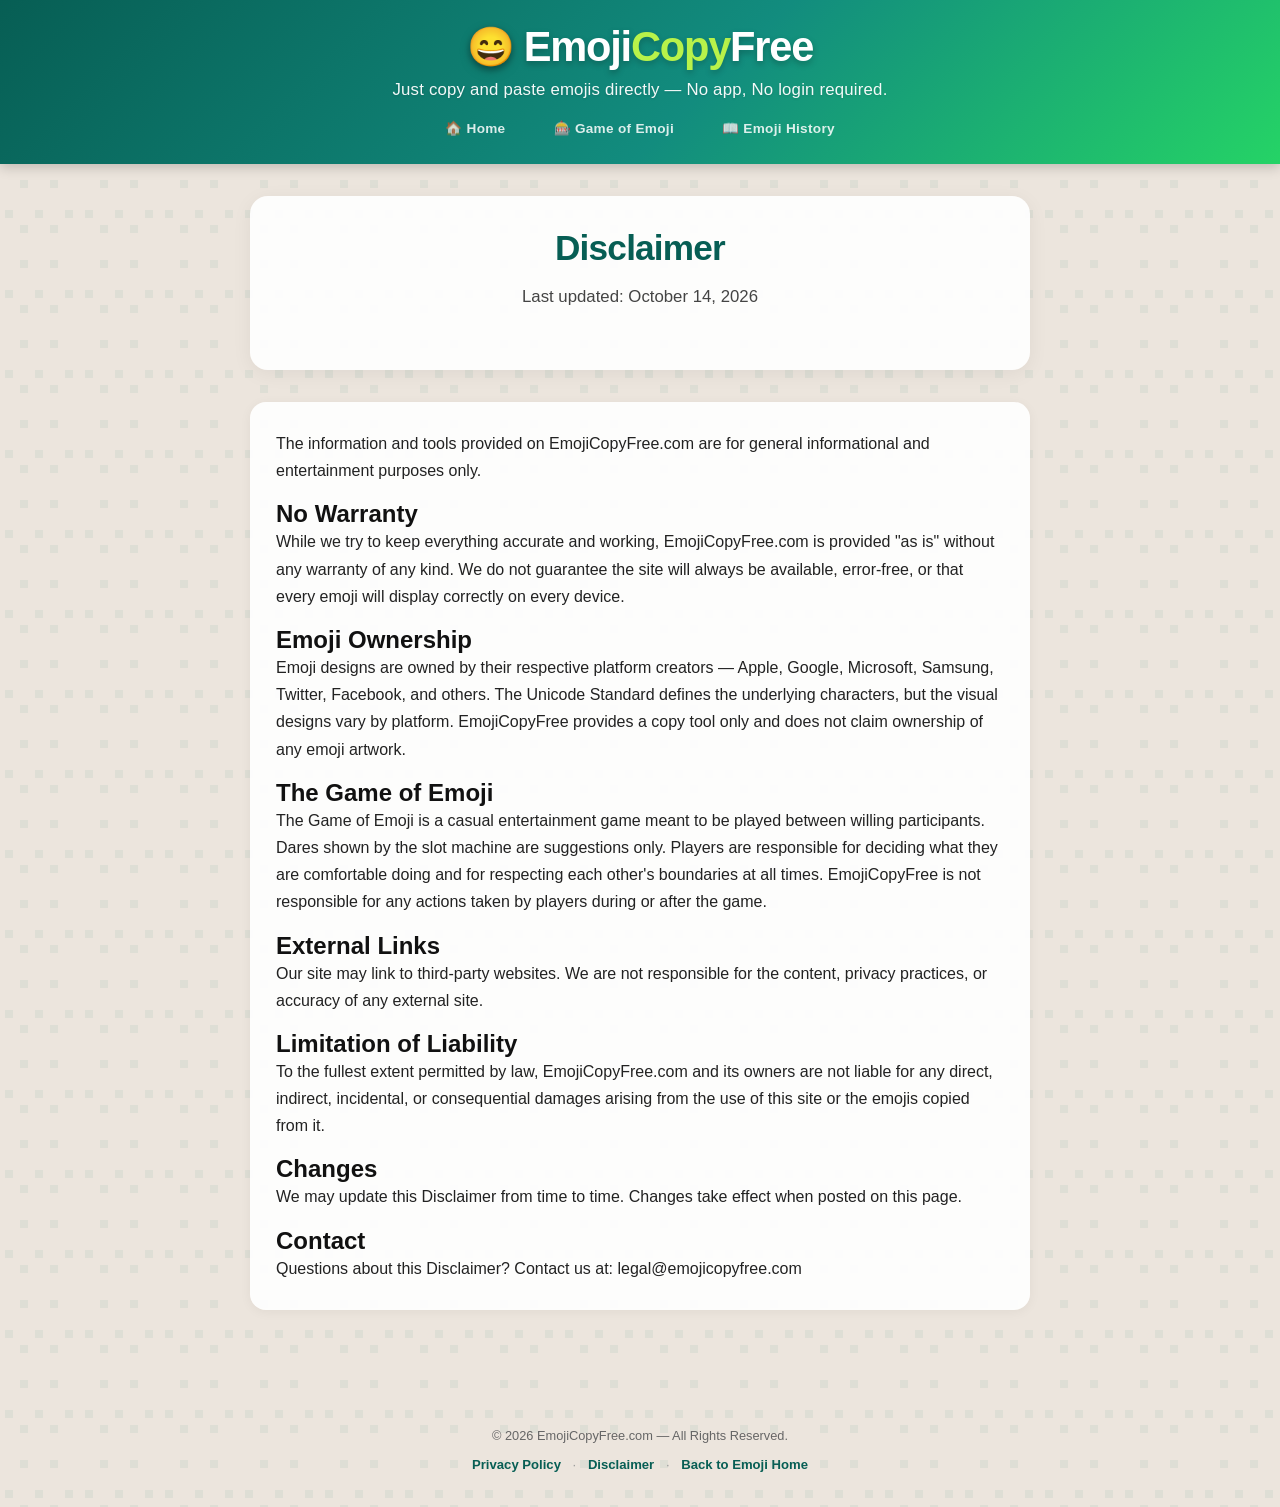
==== disclaimer.html @ e8545a21 "Create disclaimer.html" ====
<!DOCTYPE html>
<html lang="en">
<head>
  <meta charset="UTF-8">
  <meta name="viewport" content="width=device-width, initial-scale=1.0">
  <title>Disclaimer — EmojiCopyFree</title>
  <meta name="description" content="Disclaimer for EmojiCopyFree.com. Terms of use, liability limits, and content notice.">
  <meta name="robots" content="index, follow">
  <link rel="canonical" href="https://www.emojicopyfree.com/disclaimer.html">
  <link rel="icon" href="data:image/svg+xml,<svg xmlns=%22http://www.w3.org/2000/svg%22 viewBox=%220 0 100 100%22><text y=%22.9em%22 font-size=%2290%22>😄</text></svg>">
  <link rel="stylesheet" href="style.css">
</head>
<body>

  <header>
    <h1 class="logo">
      <a href="/" class="logo-link">
        <span class="logo-icon">😄</span>
        <span class="logo-text">Emoji<span class="accent">Copy</span>Free</span>
      </a>
    </h1>
    <p class="tagline">Just copy and paste emojis directly — No app, No login required.</p>
    <nav class="site-nav">
      <a href="/" class="nav-link">🏠 Home</a>
      <a href="/game.html" class="nav-link">🎰 Game of Emoji</a>
      <a href="/history.html" class="nav-link">📖 Emoji History</a>
    </nav>
  </header>

  <main class="article-page">
    <section class="article-hero">
      <h1 class="article-title">Disclaimer</h1>
      <p class="article-subtitle">Last updated: October 14, 2026</p>
    </section>

    <section class="article-intro">
      <p>The information and tools provided on EmojiCopyFree.com are for general informational and entertainment purposes only.</p>

      <h2>No Warranty</h2>
      <p>While we try to keep everything accurate and working, EmojiCopyFree.com is provided "as is" without any warranty of any kind. We do not guarantee the site will always be available, error-free, or that every emoji will display correctly on every device.</p>

      <h2>Emoji Ownership</h2>
      <p>Emoji designs are owned by their respective platform creators — Apple, Google, Microsoft, Samsung, Twitter, Facebook, and others. The Unicode Standard defines the underlying characters, but the visual designs vary by platform. EmojiCopyFree provides a copy tool only and does not claim ownership of any emoji artwork.</p>

      <h2>The Game of Emoji</h2>
      <p>The Game of Emoji is a casual entertainment game meant to be played between willing participants. Dares shown by the slot machine are suggestions only. Players are responsible for deciding what they are comfortable doing and for respecting each other's boundaries at all times. EmojiCopyFree is not responsible for any actions taken by players during or after the game.</p>

      <h2>External Links</h2>
      <p>Our site may link to third-party websites. We are not responsible for the content, privacy practices, or accuracy of any external site.</p>

      <h2>Limitation of Liability</h2>
      <p>To the fullest extent permitted by law, EmojiCopyFree.com and its owners are not liable for any direct, indirect, incidental, or consequential damages arising from the use of this site or the emojis copied from it.</p>

      <h2>Changes</h2>
      <p>We may update this Disclaimer from time to time. Changes take effect when posted on this page.</p>

      <h2>Contact</h2>
      <p>Questions about this Disclaimer? Contact us at: legal@emojicopyfree.com</p>
    </section>
  </main>

  <footer class="site-footer">
    <p>© 2026 EmojiCopyFree.com — All Rights Reserved.</p>
    <p class="footer-links">
      <a href="/privacy.html">Privacy Policy</a>
      <span class="footer-sep">·</span>
      <a href="/disclaimer.html">Disclaimer</a>
      <span class="footer-sep">·</span>
      <a href="/">Back to Emoji Home</a>
    </p>
  </footer>

</body>
</html>
---- style.css ----
/* WhatsApp signature green palette */
:root {
  --wa-green: #25D366;
  --wa-dark: #075E54;
  --wa-mid: #128C7E;
  --wa-light: #DCF8C6;
  --accent-lime: #b8f24a;
  --bg-tile: #ECE5DD;
}

* {
  box-sizing: border-box;
  margin: 0;
  padding: 0;
}

body {
  font-family: -apple-system, BlinkMacSystemFont, 'Segoe UI', Roboto, sans-serif;
  /* WhatsApp doodle background - subtle repeating pattern */
  background-color: var(--bg-tile);
  background-image: url("data:image/svg+xml,%3Csvg xmlns='http://www.w3.org/2000/svg' width='80' height='80' viewBox='0 0 80 80'%3E%3Cg fill='%23075E54' fill-opacity='0.06'%3E%3Cpath d='M20 20h8v8h-8zM50 20h8v8h-8zM35 50h8v8h-8zM5 50h8v8h-8zM65 50h8v8h-8zM50 65h8v8h-8zM20 65h8v8h-8z'/%3E%3C/g%3E%3C/svg%3E");
  min-height: 100vh;
  color: #111;
}

/* ===== Header / Logo Banner ===== */
header {
  background: linear-gradient(135deg, #075E54 0%, #128C7E 55%, #25D366 100%);
  color: white;
  padding: 26px 20px 22px;
  position: sticky;
  top: 0;
  z-index: 100;
  text-align: center;
  box-shadow: 0 3px 12px rgba(0,0,0,0.2);
}

.logo {
  display: inline-flex;
  align-items: center;
  justify-content: center;
  gap: 10px;
  font-size: 2.6rem;
  font-weight: 900;
  letter-spacing: -1.2px;
  line-height: 1;
  text-shadow: 0 3px 6px rgba(0,0,0,0.25);
}

.logo-icon {
  font-size: 2.4rem;
  filter: drop-shadow(0 3px 5px rgba(0,0,0,0.25));
}

.logo-text {
  color: #ffffff;
}

.logo-text .accent {
  color: var(--accent-lime);
  text-shadow: 0 3px 6px rgba(0,0,0,0.2);
}

.tagline {
  font-size: 1.05rem;
  font-weight: 500;
  opacity: 0.95;
  margin-top: 12px;
  letter-spacing: 0.2px;
  text-shadow: 0 1px 3px rgba(0,0,0,0.15);
}

.tagline-platforms {
  font-size: 0.8rem;
  font-weight: 400;
  opacity: 0.85;
  margin-top: 6px;
  letter-spacing: 0.2px;
}

/* ===== Search ===== */
.search-container {
  padding: 14px 16px;
  background: white;
  box-shadow: 0 1px 3px rgba(0,0,0,0.05);
}

.search-container input {
  width: 100%;
  max-width: 900px;
  display: block;
  margin: 0 auto;
  padding: 12px 18px;
  border: 1px solid #ddd;
  border-radius: 24px;
  font-size: 1rem;
  outline: none;
  transition: border-color 0.2s;
}

.search-container input:focus {
  border-color: var(--wa-green);
  box-shadow: 0 0 0 3px rgba(37, 211, 102, 0.15);
}

/* ===== Category Tabs ===== */
.categories {
  display: flex;
  overflow-x: auto;
  gap: 8px;
  padding: 12px 16px;
  background: white;
  border-bottom: 1px solid #eee;
  scrollbar-width: none;
  justify-content: flex-start;
}

.categories::-webkit-scrollbar {
  display: none;
}

.category-btn {
  flex-shrink: 0;
  padding: 8px 16px;
  border: none;
  border-radius: 20px;
  background: #f0f0f0;
  font-size: 0.875rem;
  font-weight: 500;
  cursor: pointer;
  transition: all 0.2s;
  color: #333;
}

.category-btn:hover {
  background: #e2e2e2;
}

.category-btn.active {
  background: var(--wa-green);
  color: white;
  box-shadow: 0 2px 6px rgba(37, 211, 102, 0.35);
}

/* ===== Emoji Grid (container) ===== */
.emoji-grid {
  display: block;
  padding: 16px;
  max-width: 900px;
  margin: 0 auto;
}

/* ===== Category Sections in "All" view ===== */
.category-section {
  margin-bottom: 24px;
}

.category-heading {
  font-size: 1rem;
  font-weight: 700;
  color: var(--wa-dark);
  padding: 16px 4px 10px;
  border-bottom: 2px solid rgba(37, 211, 102, 0.35);
  margin-bottom: 12px;
  text-transform: uppercase;
  letter-spacing: 0.6px;
}

.emoji-row {
  display: grid;
  grid-template-columns: repeat(auto-fill, minmax(68px, 1fr));
  gap: 8px;
}

/* ===== Emoji Buttons ===== */
.emoji-btn {
  position: relative;
  overflow: visible;
  aspect-ratio: 1;
  display: flex;
  align-items: center;
  justify-content: center;
  font-size: 2.75rem;
  line-height: 1;
  background: white;
  border: none;
  border-radius: 12px;
  cursor: pointer;
  transition: transform 0.1s, box-shadow 0.1s;
  box-shadow: 0 1px 2px rgba(0,0,0,0.08);
  padding: 0;
}

.emoji-btn:hover {
  transform: scale(1.12);
  box-shadow: 0 4px 14px rgba(0,0,0,0.18);
}

.emoji-btn:active {
  transform: scale(0.94);
}

/* ===== Copy bubble (appears above the clicked emoji) ===== */
.copy-bubble {
  position: absolute;
  bottom: calc(100% + 8px);
  left: 50%;
  transform: translateX(-50%) translateY(6px);
  background: #075E54;
  color: white;
  font-size: 0.75rem;
  font-weight: 600;
  padding: 5px 10px;
  border-radius: 8px;
  white-space: nowrap;
  opacity: 0;
  pointer-events: none;
  transition: opacity 0.18s ease, transform 0.18s ease;
  z-index: 50;
  box-shadow: 0 4px 10px rgba(0,0,0,0.25);
}

.copy-bubble::after {
  content: "";
  position: absolute;
  top: 100%;
  left: 50%;
  transform: translateX(-50%);
  border: 5px solid transparent;
  border-top-color: #075E54;
}

.copy-bubble.show {
  opacity: 1;
  transform: translateX(-50%) translateY(0);
}

/* ===== SEO Content Section ===== */
.seo-content {
  max-width: 900px;
  margin: 32px auto 0;
  padding: 28px 22px;
  background: rgba(255, 255, 255, 0.92);
  border-radius: 14px;
  box-shadow: 0 2px 10px rgba(0,0,0,0.06);
  color: #222;
  line-height: 1.6;
}

.seo-content h2 {
  font-size: 1.15rem;
  font-weight: 700;
  color: var(--wa-dark);
  margin-top: 22px;
  margin-bottom: 10px;
  letter-spacing: -0.2px;
}

.seo-content h2:first-child {
  margin-top: 0;
}

.seo-content h3 {
  font-size: 1rem;
  font-weight: 600;
  color: #075E54;
  margin-top: 16px;
  margin-bottom: 6px;
}

.seo-content p,
.seo-content li {
  font-size: 0.95rem;
  color: #333;
  margin-bottom: 10px;
}

.seo-content ol {
  padding-left: 22px;
  margin-bottom: 10px;
}

.seo-content strong {
  color: #075E54;
}

/* ===== Footer ===== */
.site-footer {
  text-align: center;
  padding: 24px 16px 32px;
  font-size: 0.8rem;
  color: #666;
  max-width: 900px;
  margin: 0 auto;
  line-height: 1.5;
}

/* ===== Responsive ===== */
@media (max-width: 480px) {
  .logo {
    font-size: 1.75rem;
    gap: 6px;
    letter-spacing: -0.6px;
  }

  .logo-icon {
    font-size: 1.6rem;
  }

  .tagline {
    font-size: 0.9rem;
    margin-top: 8px;
  }

  .tagline-platforms {
    font-size: 0.72rem;
  }

  .emoji-grid {
    padding: 12px;
  }

  .emoji-row {
    grid-template-columns: repeat(auto-fill, minmax(58px, 1fr));
    gap: 6px;
  }

  .emoji-btn {
    font-size: 2.25rem;
    border-radius: 10px;
  }

  .seo-content {
    padding: 20px 16px;
    margin-top: 24px;
    border-radius: 10px;
  }

  .seo-content h2 {
    font-size: 1.05rem;
  }

  .seo-content p,
  .seo-content li {
    font-size: 0.9rem;
  }
}

/* ===== Usage Panel (appears when an emoji is clicked) ===== */
.usage-panel {
  position: fixed;
  bottom: 20px;
  left: 50%;
  transform: translateX(-50%) translateY(120%);
  width: calc(100% - 32px);
  max-width: 640px;
  background: white;
  border-radius: 16px;
  box-shadow: 0 8px 32px rgba(0,0,0,0.22);
  padding: 18px 20px;
  display: flex;
  align-items: center;
  gap: 16px;
  opacity: 0;
  transition: opacity 0.3s ease, transform 0.3s ease;
  z-index: 200;
}

.usage-panel.show {
  opacity: 1;
  transform: translateX(-50%) translateY(0);
}

.usage-panel-emoji {
  font-size: 2.5rem;
  line-height: 1;
  flex-shrink: 0;
}

.usage-panel-body {
  flex: 1;
  min-width: 0;
}

.usage-panel-name {
  font-size: 0.95rem;
  font-weight: 700;
  color: #075E54;
  margin-bottom: 4px;
  text-transform: capitalize;
}

.usage-panel-text {
  font-size: 0.85rem;
  color: #444;
  line-height: 1.45;
}

.usage-panel-close {
  background: none;
  border: none;
  font-size: 1.5rem;
  color: #999;
  cursor: pointer;
  padding: 0 4px;
  line-height: 1;
  flex-shrink: 0;
  transition: color 0.2s;
}

.usage-panel-close:hover {
  color: #075E54;
}

@media (max-width: 480px) {
  .usage-panel {
    padding: 14px 16px;
    gap: 12px;
    border-radius: 12px;
    bottom: 12px;
  }

  .usage-panel-emoji {
    font-size: 2rem;
  }

  .usage-panel-name {
    font-size: 0.85rem;
  }

  .usage-panel-text {
    font-size: 0.78rem;
  }
}

/* ===== Navigation ===== */
.site-nav {
  display: flex;
  justify-content: center;
  gap: 20px;
  margin-top: 14px;
}

.nav-link {
  color: rgba(255, 255, 255, 0.85);
  text-decoration: none;
  font-size: 0.85rem;
  font-weight: 500;
  padding: 6px 14px;
  border-radius: 20px;
  transition: all 0.2s;
}

.nav-link:hover {
  background: rgba(255, 255, 255, 0.15);
  color: white;
}

.nav-link.active {
  background: rgba(255, 255, 255, 0.2);
  color: white;
}

/* ===== Article Page ===== */
.article-page {
  max-width: 820px;
  margin: 0 auto;
  padding: 32px 20px 60px;
}

.article-hero {
  text-align: center;
  padding: 32px 20px 40px;
  background: rgba(255, 255, 255, 0.92);
  border-radius: 18px;
  box-shadow: 0 4px 20px rgba(0, 0, 0, 0.06);
  margin-bottom: 32px;
}

.article-hero-emoji-row {
  font-size: 2rem;
  letter-spacing: 8px;
  margin-bottom: 16px;
  animation: floatEmoji 3s ease-in-out infinite;
}

@keyframes floatEmoji {
  0%, 100% { transform: translateY(0); }
  50% { transform: translateY(-6px); }
}

.article-title {
  font-size: 2.2rem;
  font-weight: 900;
  color: #075E54;
  line-height: 1.15;
  letter-spacing: -0.8px;
  margin-bottom: 16px;
}

.article-subtitle {
  font-size: 1.05rem;
  color: #444;
  line-height: 1.55;
  max-width: 640px;
  margin: 0 auto 20px;
}

.article-meta {
  display: flex;
  justify-content: center;
  gap: 18px;
  flex-wrap: wrap;
  font-size: 0.8rem;
  color: #666;
}

.article-intro {
  background: rgba(255, 255, 255, 0.92);
  border-radius: 16px;
  padding: 28px 26px;
  margin-bottom: 32px;
  box-shadow: 0 2px 12px rgba(0, 0, 0, 0.05);
}

.article-intro p {
  font-size: 1rem;
  line-height: 1.7;
  color: #222;
  margin-bottom: 16px;
}

.article-intro p:last-child {
  margin-bottom: 0;
}

.lead {
  font-size: 1.1rem !important;
  color: #075E54 !important;
  font-weight: 500;
}

/* ===== Section Headings ===== */
.section-heading {
  font-size: 1.5rem;
  font-weight: 800;
  color: #075E54;
  margin-bottom: 20px;
  letter-spacing: -0.3px;
}

/* ===== Timeline ===== */
.timeline-section {
  background: rgba(255, 255, 255, 0.92);
  border-radius: 16px;
  padding: 32px 24px;
  margin-bottom: 32px;
  box-shadow: 0 2px 12px rgba(0, 0, 0, 0.05);
}

.timeline {
  position: relative;
  padding-left: 8px;
}

.timeline-item {
  display: flex;
  gap: 16px;
  padding-bottom: 28px;
  position: relative;
}

.timeline-item:last-child {
  padding-bottom: 0;
}

.timeline-dot {
  flex-shrink: 0;
  width: 48px;
  height: 48px;
  border-radius: 50%;
  background: linear-gradient(135deg, #25D366 0%, #128C7E 100%);
  display: flex;
  align-items: center;
  justify-content: center;
  font-size: 1.5rem;
  box-shadow: 0 3px 10px rgba(37, 211, 102, 0.35);
  z-index: 2;
}

.timeline-content {
  flex: 1;
  padding-top: 4px;
}

.timeline-year {
  display: inline-block;
  background: #DCF8C6;
  color: #075E54;
  font-size: 0.75rem;
  font-weight: 700;
  padding: 3px 12px;
  border-radius: 12px;
  margin-bottom: 8px;
  letter-spacing: 0.3px;
}

.timeline-content h3 {
  font-size: 1.15rem;
  font-weight: 700;
  color: #075E54;
  margin-bottom: 8px;
}

.timeline-content p {
  font-size: 0.95rem;
  line-height: 1.6;
  color: #333;
  margin-bottom: 10px;
}

.fun-fact {
  background: #FFF8E1;
  border-left: 4px solid #FFC107;
  padding: 10px 14px;
  border-radius: 8px;
  font-size: 0.9rem !important;
  color: #5D4037 !important;
}

.emoji-list {
  list-style: none;
  padding: 0;
  margin: 10px 0;
}

.emoji-list li {
  padding: 6px 0;
  font-size: 0.95rem;
  color: #333;
  line-height: 1.5;
}

/* ===== Stats Grid ===== */
.stats-section {
  margin-bottom: 32px;
}

.stats-grid {
  display: grid;
  grid-template-columns: repeat(auto-fit, minmax(160px, 1fr));
  gap: 14px;
}

.stat-card {
  background: linear-gradient(135deg, #075E54 0%, #128C7E 100%);
  color: white;
  border-radius: 14px;
  padding: 22px 16px;
  text-align: center;
  box-shadow: 0 4px 14px rgba(7, 94, 84, 0.2);
}

.stat-emoji {
  font-size: 2rem;
  margin-bottom: 8px;
}

.stat-number {
  font-size: 1.8rem;
  font-weight: 900;
  letter-spacing: -1px;
  margin-bottom: 4px;
}

.stat-label {
  font-size: 0.8rem;
  opacity: 0.9;
}

/* ===== Quote ===== */
.quote-section {
  background: rgba(255, 255, 255, 0.92);
  border-radius: 16px;
  padding: 28px 26px;
  margin-bottom: 32px;
  box-shadow: 0 2px 12px rgba(0, 0, 0, 0.05);
}

.quote-section blockquote {
  border-left: 5px solid #25D366;
  padding-left: 20px;
  margin: 0;
}

.quote-section p {
  font-size: 1.1rem;
  font-style: italic;
  color: #222;
  line-height: 1.6;
  margin-bottom: 12px;
}

.quote-section cite {
  font-size: 0.9rem;
  color: #075E54;
  font-weight: 600;
  font-style: normal;
}

/* ===== Type Grid ===== */
.types-section {
  background: rgba(255, 255, 255, 0.92);
  border-radius: 16px;
  padding: 32px 24px;
  margin-bottom: 32px;
  box-shadow: 0 2px 12px rgba(0, 0, 0, 0.05);
}

.types-section > p {
  font-size: 0.95rem;
  color: #444;
  margin-bottom: 20px;
  line-height: 1.6;
}

.type-grid {
  display: grid;
  grid-template-columns: repeat(auto-fit, minmax(200px, 1fr));
  gap: 14px;
}

.type-card {
  background: #F8F9FA;
  border-radius: 12px;
  padding: 18px 16px;
  transition: transform 0.2s, box-shadow 0.2s;
}

.type-card:hover {
  transform: translateY(-3px);
  box-shadow: 0 6px 18px rgba(0, 0, 0, 0.08);
}

.type-icon {
  font-size: 2rem;
  margin-bottom: 8px;
}

.type-card h3 {
  font-size: 0.95rem;
  font-weight: 700;
  color: #075E54;
  margin-bottom: 6px;
}

.type-card p {
  font-size: 0.85rem;
  color: #555;
  line-height: 1.5;
}

/* ===== CTA ===== */
.cta-section {
  background: linear-gradient(135deg, #075E54 0%, #128C7E 55%, #25D366 100%);
  color: white;
  border-radius: 18px;
  padding: 36px 24px;
  text-align: center;
  margin-bottom: 32px;
  box-shadow: 0 6px 22px rgba(7, 94, 84, 0.25);
}

.cta-section h2 {
  font-size: 1.5rem;
  font-weight: 800;
  margin-bottom: 12px;
}

.cta-section p {
  font-size: 0.95rem;
  opacity: 0.95;
  margin-bottom: 20px;
  line-height: 1.5;
}

.cta-button {
  display: inline-block;
  background: white;
  color: #075E54;
  font-weight: 700;
  font-size: 1rem;
  padding: 14px 28px;
  border-radius: 30px;
  text-decoration: none;
  transition: transform 0.2s, box-shadow 0.2s;
  box-shadow: 0 4px 12px rgba(0, 0, 0, 0.15);
}

.cta-button:hover {
  transform: scale(1.05);
  box-shadow: 0 6px 18px rgba(0, 0, 0, 0.2);
}

/* ===== FAQ ===== */
.faq-section {
  background: rgba(255, 255, 255, 0.92);
  border-radius: 16px;
  padding: 32px 24px;
  box-shadow: 0 2px 12px rgba(0, 0, 0, 0.05);
}

.faq-item {
  margin-bottom: 22px;
  padding-bottom: 22px;
  border-bottom: 1px solid #eee;
}

.faq-item:last-child {
  margin-bottom: 0;
  padding-bottom: 0;
  border-bottom: none;
}

.faq-item h3 {
  font-size: 1rem;
  font-weight: 700;
  color: #075E54;
  margin-bottom: 8px;
}

.faq-item p {
  font-size: 0.92rem;
  color: #444;
  line-height: 1.6;
}

/* ===== Mobile ===== */
@media (max-width: 480px) {
  .article-title {
    font-size: 1.6rem;
  }

  .article-subtitle {
    font-size: 0.92rem;
  }

  .article-hero {
    padding: 24px 16px 28px;
  }

  .article-hero-emoji-row {
    font-size: 1.5rem;
    letter-spacing: 5px;
  }

  .section-heading {
    font-size: 1.25rem;
  }

  .timeline-dot {
    width: 40px;
    height: 40px;
    font-size: 1.2rem;
  }

  .timeline-content h3 {
    font-size: 1rem;
  }

  .timeline-content p {
    font-size: 0.88rem;
  }

  .stat-number {
    font-size: 1.4rem;
  }

  .cta-section h2 {
    font-size: 1.2rem;
  }

  .site-nav {
    gap: 10px;
  }

  .nav-link {
    font-size: 0.78rem;
    padding: 5px 10px;
  }
}

/* ===== Clickable Logo ===== */
.logo-link {
  display: inline-flex;
  align-items: center;
  gap: 10px;
  text-decoration: none;
  color: inherit;
  cursor: pointer;
  transition: opacity 0.2s;
}

.logo-link:hover {
  opacity: 0.92;
}

.logo-link:active {
  transform: scale(0.98);
}

@media (max-width: 480px) {
  .logo-link {
    gap: 6px;
  }
}

/* ===== Prevent text selection on article content ===== */
.article-page {
  -webkit-user-select: none;
  -moz-user-select: none;
  -ms-user-select: none;
  user-select: none;
}

/* Allow selection on clickable/CTA links so users can still use them */
.article-page a,
.article-page .cta-button {
  -webkit-user-select: auto;
  -moz-user-select: auto;
  -ms-user-select: auto;
  user-select: auto;
}

/* ===================================================== */
/* ===== The Game of Emoji — Slot Machine Styles ===== */
/* ===================================================== */

.game-page {
  max-width: 820px;
  margin: 0 auto;
  padding: 32px 20px 60px;
}

.game-hero {
  text-align: center;
  margin-bottom: 24px;
}

.game-title {
  font-size: 2rem;
  font-weight: 900;
  color: #075E54;
  letter-spacing: -0.8px;
  margin-bottom: 8px;
}

.game-subtitle {
  font-size: 1rem;
  color: #555;
}

/* ===== Turn Selector ===== */
.turn-selector-wrap {
  max-width: 440px;
  margin: 0 auto 22px;
  text-align: center;
}

.turn-label {
  font-size: 0.9rem;
  font-weight: 600;
  color: #075E54;
  margin-bottom: 10px;
}

.turn-toggle {
  position: relative;
  display: flex;
  background: #ECE5DD;
  border-radius: 30px;
  padding: 5px;
  box-shadow: inset 0 2px 6px rgba(0, 0, 0, 0.08);
}

.turn-slider {
  position: absolute;
  top: 5px;
  left: 5px;
  width: calc(50% - 5px);
  height: calc(100% - 10px);
  background: linear-gradient(135deg, #2196F3 0%, #1565C0 100%);
  border-radius: 26px;
  transition: transform 0.3s cubic-bezier(0.34, 1.4, 0.64, 1),
              background 0.3s ease;
  z-index: 1;
  box-shadow: 0 3px 10px rgba(33, 150, 243, 0.35);
}

.turn-slider.right {
  transform: translateX(100%);
  background: linear-gradient(135deg, #EC407A 0%, #C2185B 100%);
  box-shadow: 0 3px 10px rgba(236, 64, 122, 0.35);
}

.turn-option {
  flex: 1;
  position: relative;
  z-index: 2;
  background: none;
  border: none;
  padding: 10px 8px;
  border-radius: 26px;
  cursor: pointer;
  display: flex;
  align-items: center;
  justify-content: center;
  gap: 6px;
  font-size: 0.85rem;
  font-weight: 700;
  color: #555;
  transition: color 0.25s ease;
  font-family: inherit;
}

.turn-option.active {
  color: white;
}

.turn-clipart { font-size: 1.2rem; line-height: 1; }
.turn-text { white-space: nowrap; }

/* ===== Slot Machine ===== */
.slot-machine {
  background: linear-gradient(180deg, #B71C1C 0%, #7F0000 100%);
  border-radius: 22px;
  padding: 16px 16px 14px;
  box-shadow:
    0 10px 30px rgba(127, 0, 0, 0.4),
    inset 0 0 0 3px #FFD54F,
    inset 0 0 0 6px #B71C1C;
  max-width: 460px;
  margin: 0 auto 28px;
  position: relative;
  border: 2px solid #FFD54F;
}

/* Jackpot lights row */
.slot-top-lights {
  display: flex;
  justify-content: space-around;
  margin-bottom: 12px;
  padding: 0 10px;
}

.light {
  width: 10px;
  height: 10px;
  border-radius: 50%;
  background: #FFEB3B;
  box-shadow: 0 0 8px #FFEB3B, 0 0 4px #FFF59D;
  animation: lightBlink 1.2s ease-in-out infinite;
}

.light:nth-child(2n) { animation-delay: 0.15s; }
.light:nth-child(3n) { animation-delay: 0.3s; }
.light:nth-child(4n) { animation-delay: 0.45s; }

@keyframes lightBlink {
  0%, 100% { opacity: 1; box-shadow: 0 0 10px #FFEB3B; }
  50% { opacity: 0.4; box-shadow: 0 0 3px #FFEB3B; }
}

/* Message banner */
.slot-message {
  background: rgba(0, 0, 0, 0.35);
  border-radius: 10px;
  text-align: center;
  min-height: 44px;
  display: flex;
  align-items: center;
  justify-content: center;
  flex-wrap: wrap;
  gap: 6px;
  padding: 8px 10px;
  font-size: 1.05rem;
  font-weight: 800;
  color: #DCF8C6;
  margin-bottom: 12px;
  transition: color 0.3s;
}

.slot-message .dots {
  opacity: 0.7;
  letter-spacing: 6px;
  animation: dotPulse 1.2s ease-in-out infinite;
}

@keyframes dotPulse {
  0%, 100% { opacity: 0.4; }
  50% { opacity: 1; }
}

.final-who {
  display: inline-block;
  padding: 3px 10px;
  border-radius: 12px;
  font-size: 0.82rem;
  font-weight: 800;
}

.msg-boy {
  background: #E3F2FD;
  color: #0D47A1;
}

.msg-girl {
  background: #FCE4EC;
  color: #880E4F;
}

.final-message {
  display: inline-block;
  padding: 4px 12px;
  border-radius: 12px;
  background: #FFFFFF;
  color: #075E54;
  font-weight: 800;
  animation: messagePop 0.4s cubic-bezier(0.34, 1.56, 0.64, 1);
}

@keyframes messagePop {
  0% { transform: scale(0.5); opacity: 0; }
  100% { transform: scale(1); opacity: 1; }
}

/* 3-reel window */
.slot-window {
  background: #FFFDF5;
  border-radius: 14px;
  padding: 18px 8px;
  overflow: hidden;
  position: relative;
  border: 4px solid #FFD54F;
  box-shadow:
    inset 0 0 24px rgba(0, 0, 0, 0.12),
    0 0 0 2px #7F0000 inset;
  display: flex;
  justify-content: center;
  align-items: center;
  gap: 6px;
}

.slot-reel {
  flex: 1;
  display: flex;
  justify-content: center;
  align-items: center;
  min-height: 82px;
  background: #FFFFFF;
  border-radius: 8px;
  border: 2px solid #FFE082;
  box-shadow: inset 0 2px 6px rgba(0, 0, 0, 0.06);
  overflow: hidden;
}

.slot-emoji {
  font-size: 3.2rem;
  line-height: 1;
  text-align: center;
  display: inline-block;
  will-change: transform;
}

@keyframes slotSlide {
  0% { transform: translateY(-40%); opacity: 0.4; }
  100% { transform: translateY(0); opacity: 1; }
}

@keyframes slotLand {
  0% { transform: scale(0.6) rotate(-8deg); opacity: 0.6; }
  60% { transform: scale(1.25) rotate(4deg); opacity: 1; }
  100% { transform: scale(1) rotate(0); opacity: 1; }
}

.slot-bar {
  height: 6px;
  background: linear-gradient(90deg, #FFD54F, #FFF59D, #FFD54F);
  border-radius: 3px;
  margin-top: 14px;
}

/* ===== Players ===== */
.players-section {
  max-width: 560px;
  margin: 0 auto 36px;
  text-align: center;
}

.players-instruction {
  font-size: 0.95rem;
  color: #444;
  margin-bottom: 20px;
}

.players-row {
  display: flex;
  align-items: center;
  justify-content: center;
  gap: 14px;
  margin-bottom: 16px;
}

.player-card {
  flex: 1;
  max-width: 180px;
  display: flex;
  flex-direction: column;
  align-items: center;
  gap: 10px;
}

.player-clipart {
  font-size: 4rem;
  line-height: 1;
  filter: drop-shadow(0 4px 8px rgba(0, 0, 0, 0.15));
  animation: bob 2.6s ease-in-out infinite;
}

.player-girl { animation-delay: 0.4s; }

@keyframes bob {
  0%, 100% { transform: translateY(0); }
  50% { transform: translateY(-6px); }
}

.player-btn {
  width: 100%;
  padding: 18px 12px;
  border: none;
  border-radius: 16px;
  font-size: 1.05rem;
  font-weight: 800;
  letter-spacing: 1px;
  color: white;
  cursor: pointer;
  transition: transform 0.1s, box-shadow 0.1s, filter 0.15s;
  user-select: none;
  -webkit-tap-highlight-color: transparent;
}

.boy-btn {
  background: linear-gradient(135deg, #2196F3 0%, #1565C0 100%);
  box-shadow: 0 6px 18px rgba(33, 150, 243, 0.35);
}

.girl-btn {
  background: linear-gradient(135deg, #EC407A 0%, #C2185B 100%);
  box-shadow: 0 6px 18px rgba(236, 64, 122, 0.35);
}

.player-btn:active,
.player-btn.pressed {
  transform: scale(0.94);
  filter: brightness(0.92);
}

.player-vs {
  font-size: 1.2rem;
  font-weight: 900;
  color: #075E54;
  letter-spacing: 1px;
}

.player-key {
  font-size: 0.75rem;
  color: #888;
  margin-top: 2px;
}

.player-key kbd {
  display: inline-block;
  background: #F0F0F0;
  border: 1px solid #CCC;
  border-bottom-width: 2px;
  border-radius: 4px;
  padding: 1px 6px;
  font-family: inherit;
  font-size: 0.72rem;
  font-weight: 700;
  color: #333;
  margin: 0 2px;
}

.players-hint {
  font-size: 0.9rem;
  color: #666;
  min-height: 24px;
  font-weight: 500;
}

.game-about kbd {
  display: inline-block;
  background: #F0F0F0;
  border: 1px solid #CCC;
  border-bottom-width: 2px;
  border-radius: 4px;
  padding: 1px 6px;
  font-family: inherit;
  font-size: 0.82rem;
  font-weight: 700;
  color: #333;
  margin: 0 3px;
}

/* ===== Game About ===== */
.game-about {
  background: rgba(255, 255, 255, 0.92);
  border-radius: 16px;
  padding: 28px 24px;
  box-shadow: 0 2px 12px rgba(0, 0, 0, 0.05);
  margin-bottom: 32px;
}

.game-about h2 {
  font-size: 1.2rem;
  font-weight: 800;
  color: #075E54;
  margin-top: 22px;
  margin-bottom: 10px;
}

.game-about h2:first-child { margin-top: 0; }

.game-about h3 {
  font-size: 1rem;
  font-weight: 700;
  color: #128C7E;
  margin-top: 16px;
  margin-bottom: 6px;
}

.game-about p,
.game-about li {
  font-size: 0.95rem;
  color: #333;
  line-height: 1.6;
  margin-bottom: 10px;
}

.game-steps {
  padding-left: 22px;
  margin-bottom: 12px;
}

/* ===== Outcome grid ===== */
.outcome-grid {
  display: grid;
  grid-template-columns: repeat(auto-fill, minmax(120px, 1fr));
  gap: 10px;
  margin-top: 12px;
}

.outcome-card {
  background: #F8F9FA;
  border-radius: 12px;
  padding: 12px 8px;
  text-align: center;
  transition: transform 0.15s, box-shadow 0.15s;
}

.outcome-card:hover {
  transform: translateY(-3px);
  box-shadow: 0 5px 14px rgba(0, 0, 0, 0.08);
}

.outcome-card span {
  font-size: 1.8rem;
  display: block;
  margin-bottom: 4px;
  line-height: 1;
}

.outcome-card p {
  font-size: 0.8rem;
  font-weight: 600;
  color: #075E54;
  margin: 0;
}

/* ===== Mobile ===== */
@media (max-width: 480px) {
  .game-title { font-size: 1.5rem; }
  .game-subtitle { font-size: 0.9rem; }

  .slot-machine {
    padding: 12px 12px 12px;
    border-radius: 18px;
  }

  .slot-emoji { font-size: 2.4rem; }

  .slot-reel { min-height: 64px; }

  .slot-window { padding: 14px 6px; gap: 4px; }

  .player-clipart { font-size: 3rem; }

  .player-btn {
    padding: 16px 8px;
    font-size: 0.95rem;
    border-radius: 14px;
  }

  .player-vs { font-size: 1rem; }
  .players-row { gap: 8px; }

  .outcome-grid {
    grid-template-columns: repeat(auto-fill, minmax(90px, 1fr));
    gap: 8px;
  }

  .outcome-card span { font-size: 1.5rem; }
  .outcome-card p { font-size: 0.72rem; }

  .slot-message { font-size: 0.9rem; padding: 6px 8px; }
  .final-message { padding: 3px 8px; font-size: 0.85rem; }

  .turn-option {
    font-size: 0.78rem;
    padding: 9px 6px;
    gap: 4px;
  }

  .turn-clipart { font-size: 1rem; }
  .turn-text { font-size: 0.72rem; }
  .final-who { font-size: 0.72rem; padding: 2px 8px; }
  .player-key { font-size: 0.7rem; }
}

/* ===================================================== */
/* ===== Bold Nav Links ===== */
/* ===================================================== */

.site-nav .nav-link {
  font-weight: 800;
  letter-spacing: 0.3px;
}

/* ===================================================== */
/* ===== Game hero — bold subtitle + loser line ===== */
/* ===================================================== */

.game-subtitle-bold {
  font-size: 1.05rem;
  font-weight: 800;
  color: #075E54;
  margin-bottom: 10px;
  letter-spacing: 0.2px;
}

.game-loser-line {
  font-size: 0.92rem;
  color: #444;
  max-width: 520px;
  margin: 0 auto;
  line-height: 1.5;
}

.game-loser-line strong {
  color: #B71C1C;
  font-weight: 800;
}

/* ===================================================== */
/* ===== Slot machine with side handle ===== */
/* ===================================================== */

.slot-machine-outer {
  position: relative;
  max-width: 560px;
  margin: 0 auto 28px;
  display: flex;
  align-items: stretch;
  justify-content: center;
  gap: 0;
}

.slot-machine {
  flex: 1;
  max-width: 460px;
  /* rest inherits from existing rules */
}

/* Slot handle (right side) */
.slot-handle {
  width: 42px;
  display: flex;
  flex-direction: column;
  align-items: center;
  justify-content: flex-start;
  padding-top: 30px;
  position: relative;
  transition: transform 0.4s cubic-bezier(0.34, 1.56, 0.64, 1);
  transform-origin: top center;
}

.slot-handle-arm {
  width: 8px;
  height: 90px;
  background: linear-gradient(180deg, #FFD54F 0%, #F57F17 100%);
  border-radius: 4px;
  box-shadow: 0 2px 6px rgba(0, 0, 0, 0.3), inset -2px 0 0 rgba(0,0,0,0.15);
}

.slot-handle-knob {
  width: 26px;
  height: 26px;
  border-radius: 50%;
  background: radial-gradient(circle at 35% 30%, #EF5350 0%, #B71C1C 70%);
  box-shadow: 0 3px 8px rgba(0, 0, 0, 0.35), inset -2px -2px 4px rgba(0,0,0,0.3), inset 2px 2px 4px rgba(255,255,255,0.3);
  margin-top: -4px;
}

.slot-handle.pulled {
  transform: rotate(28deg) translateY(14px);
}

/* ===================================================== */
/* ===== Blinking lights when all reels stop ===== */
/* ===================================================== */

.slot-top-lights.blink-all .light {
  animation: lightBlinkFast 0.25s ease-in-out infinite;
}

.slot-top-lights.blink-all .light:nth-child(2n) { animation-delay: 0.08s; }
.slot-top-lights.blink-all .light:nth-child(3n) { animation-delay: 0.16s; }
.slot-top-lights.blink-all .light:nth-child(4n) { animation-delay: 0.24s; }

@keyframes lightBlinkFast {
  0%, 100% { opacity: 1; box-shadow: 0 0 14px #FFEB3B, 0 0 6px #FFF59D; }
  50% { opacity: 0.2; box-shadow: 0 0 2px #FFEB3B; }
}

/* ===================================================== */
/* ===== Slot-machine-styled player buttons ===== */
/* ===================================================== */

.slot-style-btn {
  position: relative;
  border: 3px solid #FFD54F;
  box-shadow:
    0 0 0 2px #7F0000 inset,
    0 8px 0 rgba(0, 0, 0, 0.25),
    0 10px 20px rgba(0, 0, 0, 0.25);
  text-transform: uppercase;
  letter-spacing: 2px;
  font-size: 1.05rem;
  padding: 20px 12px;
  border-radius: 14px;
  font-family: inherit;
  transition: transform 0.08s, box-shadow 0.08s, filter 0.1s;
}

.slot-style-btn::before {
  content: "";
  position: absolute;
  top: 6px;
  left: 10px;
  right: 10px;
  height: 4px;
  border-radius: 2px;
  background: rgba(255, 255, 255, 0.35);
  pointer-events: none;
}

.boy-btn.slot-style-btn {
  background: linear-gradient(180deg, #42A5F5 0%, #1565C0 100%);
}

.girl-btn.slot-style-btn {
  background: linear-gradient(180deg, #F06292 0%, #AD1457 100%);
}

.slot-style-btn:active,
.slot-style-btn.pressed {
  transform: translateY(6px);
  box-shadow:
    0 0 0 2px #7F0000 inset,
    0 2px 0 rgba(0, 0, 0, 0.25),
    0 4px 8px rgba(0, 0, 0, 0.25);
  filter: brightness(0.94);
}

/* ===================================================== */
/* ===== Footer links ===== */
/* ===================================================== */

.footer-links {
  margin-top: 10px;
  font-size: 0.82rem;
  color: #666;
}

.footer-links a {
  color: #075E54;
  font-weight: 600;
  text-decoration: none;
  transition: color 0.2s;
}

.footer-links a:hover {
  color: #25D366;
  text-decoration: underline;
}

.footer-sep {
  margin: 0 8px;
  color: #999;
}

/* ===================================================== */
/* ===== Mobile tweaks for new elements ===== */
/* ===================================================== */

@media (max-width: 480px) {
  .game-subtitle-bold { font-size: 0.95rem; }
  .game-loser-line { font-size: 0.85rem; }

  .slot-machine-outer {
    max-width: 100%;
    padding-right: 36px;
    gap: 0;
  }

  .slot-handle {
    width: 34px;
    padding-top: 24px;
  }

  .slot-handle-arm { height: 70px; width: 7px; }
  .slot-handle-knob { width: 22px; height: 22px; }

  .slot-style-btn {
    font-size: 0.95rem;
    padding: 16px 8px;
    letter-spacing: 1.5px;
    border-width: 2px;
  }

  .footer-links { font-size: 0.78rem; }
  .footer-sep { margin: 0 5px; }
}
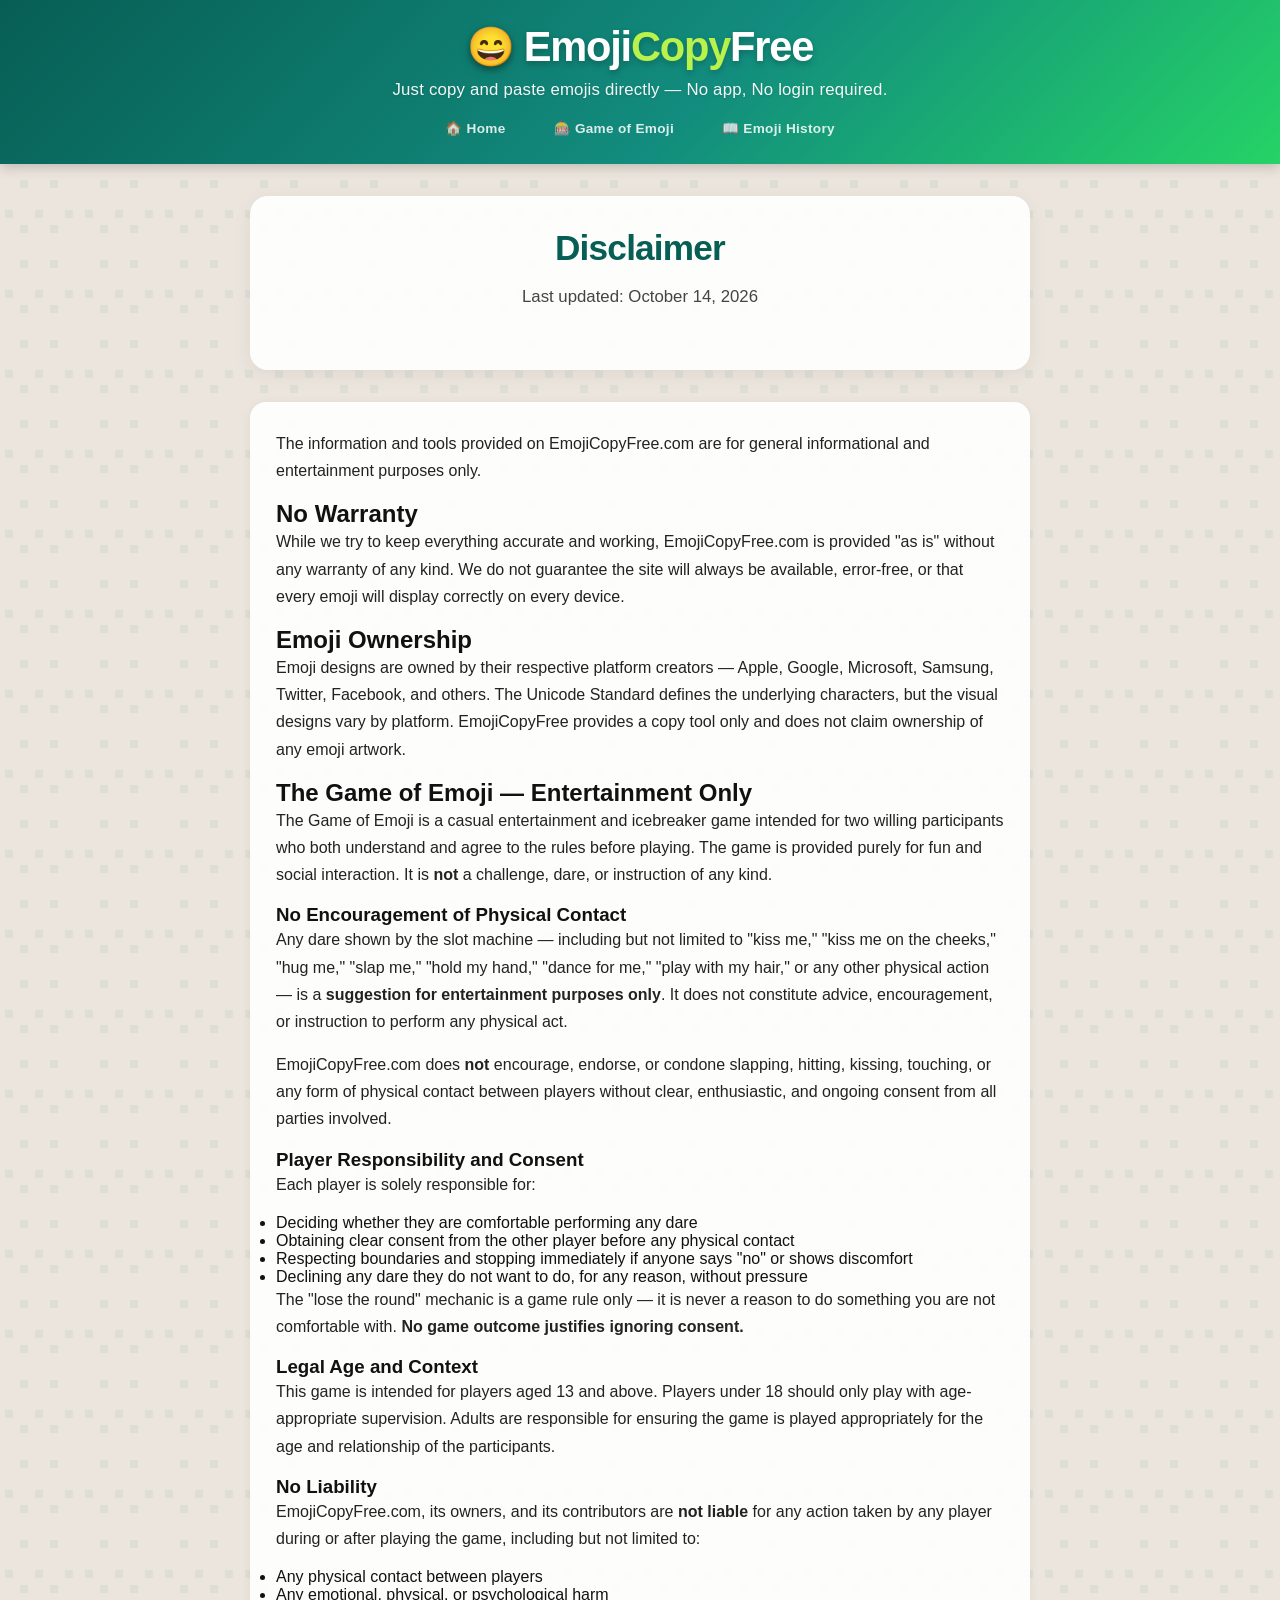
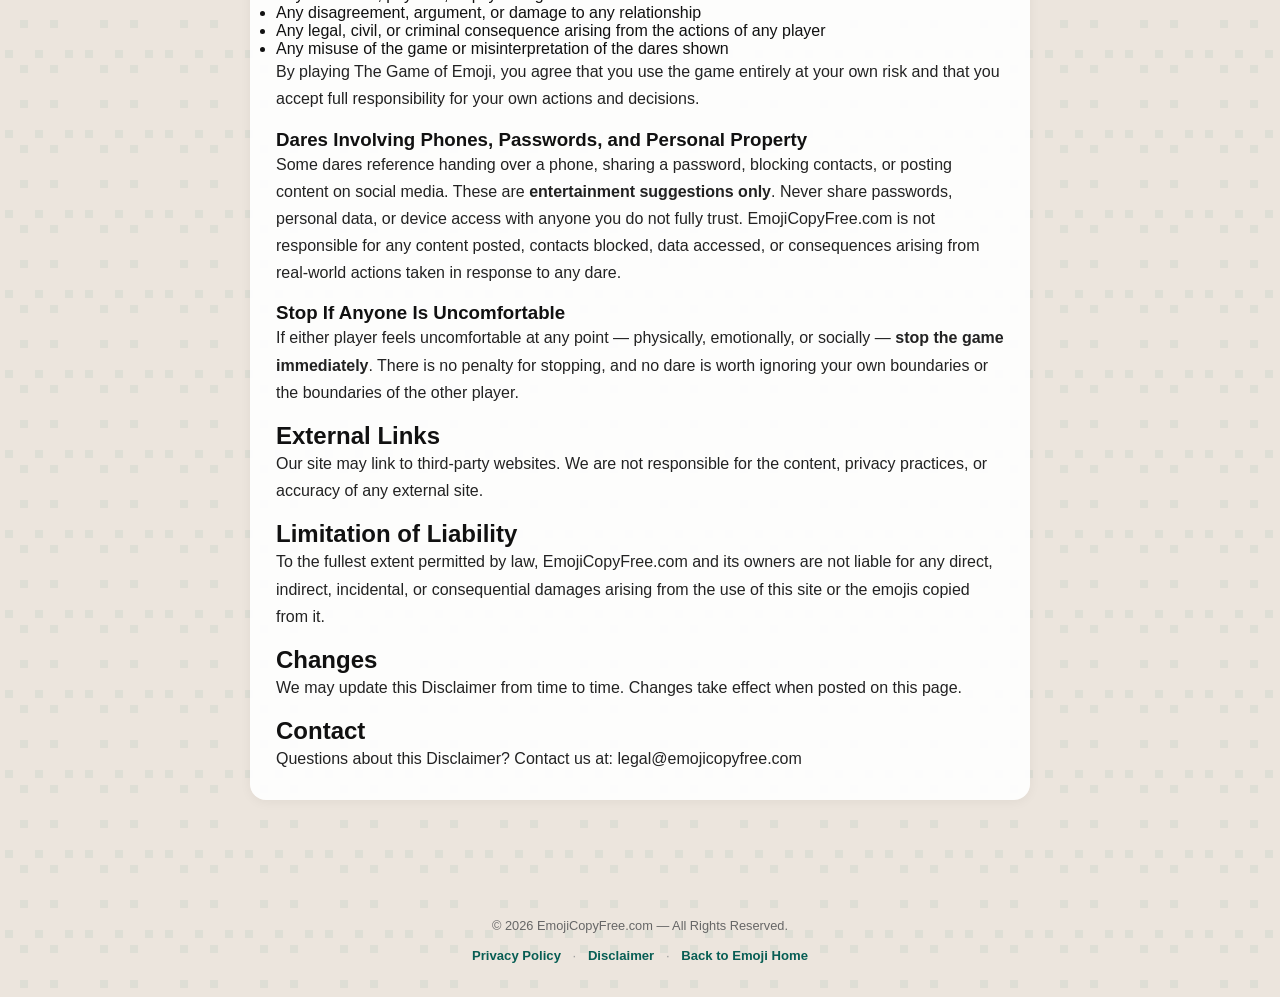
==== commit 5cb4003c: "Update disclaimer.html" ====
--- a/disclaimer.html
+++ b/disclaimer.html
@@ -4,7 +4,7 @@
   <meta charset="UTF-8">
   <meta name="viewport" content="width=device-width, initial-scale=1.0">
   <title>Disclaimer — EmojiCopyFree</title>
-  <meta name="description" content="Disclaimer for EmojiCopyFree.com. Terms of use, liability limits, and content notice.">
+  <meta name="description" content="Disclaimer for EmojiCopyFree.com. Terms of use, liability limits, consent, and content notice for the emoji tool and The Game of Emoji.">
   <meta name="robots" content="index, follow">
   <link rel="canonical" href="https://www.emojicopyfree.com/disclaimer.html">
   <link rel="icon" href="data:image/svg+xml,<svg xmlns=%22http://www.w3.org/2000/svg%22 viewBox=%220 0 100 100%22><text y=%22.9em%22 font-size=%2290%22>😄</text></svg>">
@@ -34,6 +34,7 @@
     </section>
 
     <section class="article-intro">
+
       <p>The information and tools provided on EmojiCopyFree.com are for general informational and entertainment purposes only.</p>
 
       <h2>No Warranty</h2>
@@ -42,8 +43,42 @@
       <h2>Emoji Ownership</h2>
       <p>Emoji designs are owned by their respective platform creators — Apple, Google, Microsoft, Samsung, Twitter, Facebook, and others. The Unicode Standard defines the underlying characters, but the visual designs vary by platform. EmojiCopyFree provides a copy tool only and does not claim ownership of any emoji artwork.</p>
 
-      <h2>The Game of Emoji</h2>
-      <p>The Game of Emoji is a casual entertainment game meant to be played between willing participants. Dares shown by the slot machine are suggestions only. Players are responsible for deciding what they are comfortable doing and for respecting each other's boundaries at all times. EmojiCopyFree is not responsible for any actions taken by players during or after the game.</p>
+      <h2>The Game of Emoji — Entertainment Only</h2>
+      <p>The Game of Emoji is a casual entertainment and icebreaker game intended for two willing participants who both understand and agree to the rules before playing. The game is provided purely for fun and social interaction. It is <strong>not</strong> a challenge, dare, or instruction of any kind.</p>
+
+      <h3>No Encouragement of Physical Contact</h3>
+      <p>Any dare shown by the slot machine — including but not limited to "kiss me," "kiss me on the cheeks," "hug me," "slap me," "hold my hand," "dance for me," "play with my hair," or any other physical action — is a <strong>suggestion for entertainment purposes only</strong>. It does not constitute advice, encouragement, or instruction to perform any physical act.</p>
+      <p>EmojiCopyFree.com does <strong>not</strong> encourage, endorse, or condone slapping, hitting, kissing, touching, or any form of physical contact between players without clear, enthusiastic, and ongoing consent from all parties involved.</p>
+
+      <h3>Player Responsibility and Consent</h3>
+      <p>Each player is solely responsible for:</p>
+      <ul>
+        <li>Deciding whether they are comfortable performing any dare</li>
+        <li>Obtaining clear consent from the other player before any physical contact</li>
+        <li>Respecting boundaries and stopping immediately if anyone says "no" or shows discomfort</li>
+        <li>Declining any dare they do not want to do, for any reason, without pressure</li>
+      </ul>
+      <p>The "lose the round" mechanic is a game rule only — it is never a reason to do something you are not comfortable with. <strong>No game outcome justifies ignoring consent.</strong></p>
+
+      <h3>Legal Age and Context</h3>
+      <p>This game is intended for players aged 13 and above. Players under 18 should only play with age-appropriate supervision. Adults are responsible for ensuring the game is played appropriately for the age and relationship of the participants.</p>
+
+      <h3>No Liability</h3>
+      <p>EmojiCopyFree.com, its owners, and its contributors are <strong>not liable</strong> for any action taken by any player during or after playing the game, including but not limited to:</p>
+      <ul>
+        <li>Any physical contact between players</li>
+        <li>Any emotional, physical, or psychological harm</li>
+        <li>Any disagreement, argument, or damage to any relationship</li>
+        <li>Any legal, civil, or criminal consequence arising from the actions of any player</li>
+        <li>Any misuse of the game or misinterpretation of the dares shown</li>
+      </ul>
+      <p>By playing The Game of Emoji, you agree that you use the game entirely at your own risk and that you accept full responsibility for your own actions and decisions.</p>
+
+      <h3>Dares Involving Phones, Passwords, and Personal Property</h3>
+      <p>Some dares reference handing over a phone, sharing a password, blocking contacts, or posting content on social media. These are <strong>entertainment suggestions only</strong>. Never share passwords, personal data, or device access with anyone you do not fully trust. EmojiCopyFree.com is not responsible for any content posted, contacts blocked, data accessed, or consequences arising from real-world actions taken in response to any dare.</p>
+
+      <h3>Stop If Anyone Is Uncomfortable</h3>
+      <p>If either player feels uncomfortable at any point — physically, emotionally, or socially — <strong>stop the game immediately</strong>. There is no penalty for stopping, and no dare is worth ignoring your own boundaries or the boundaries of the other player.</p>
 
       <h2>External Links</h2>
       <p>Our site may link to third-party websites. We are not responsible for the content, privacy practices, or accuracy of any external site.</p>
@@ -56,6 +91,7 @@
 
       <h2>Contact</h2>
       <p>Questions about this Disclaimer? Contact us at: legal@emojicopyfree.com</p>
+
     </section>
   </main>
 
--- a/style.css
+++ b/style.css
@@ -28,7 +28,7 @@
   background: linear-gradient(135deg, #075E54 0%, #128C7E 55%, #25D366 100%);
   color: white;
   padding: 26px 20px 22px;
-  position: sticky;
+  position: static;
   top: 0;
   z-index: 100;
   text-align: center;
@@ -1039,8 +1039,8 @@
     0 10px 30px rgba(127, 0, 0, 0.4),
     inset 0 0 0 3px #FFD54F,
     inset 0 0 0 6px #B71C1C;
+  width: 100%;
   max-width: 460px;
-  margin: 0 auto 28px;
   position: relative;
   border: 2px solid #FFD54F;
 }
@@ -1473,60 +1473,6 @@
 }
 
 /* ===================================================== */
-/* ===== Slot machine with side handle ===== */
-/* ===================================================== */
-
-.slot-machine-outer {
-  position: relative;
-  max-width: 560px;
-  margin: 0 auto 28px;
-  display: flex;
-  align-items: stretch;
-  justify-content: center;
-  gap: 0;
-}
-
-.slot-machine {
-  flex: 1;
-  max-width: 460px;
-  /* rest inherits from existing rules */
-}
-
-/* Slot handle (right side) */
-.slot-handle {
-  width: 42px;
-  display: flex;
-  flex-direction: column;
-  align-items: center;
-  justify-content: flex-start;
-  padding-top: 30px;
-  position: relative;
-  transition: transform 0.4s cubic-bezier(0.34, 1.56, 0.64, 1);
-  transform-origin: top center;
-}
-
-.slot-handle-arm {
-  width: 8px;
-  height: 90px;
-  background: linear-gradient(180deg, #FFD54F 0%, #F57F17 100%);
-  border-radius: 4px;
-  box-shadow: 0 2px 6px rgba(0, 0, 0, 0.3), inset -2px 0 0 rgba(0,0,0,0.15);
-}
-
-.slot-handle-knob {
-  width: 26px;
-  height: 26px;
-  border-radius: 50%;
-  background: radial-gradient(circle at 35% 30%, #EF5350 0%, #B71C1C 70%);
-  box-shadow: 0 3px 8px rgba(0, 0, 0, 0.35), inset -2px -2px 4px rgba(0,0,0,0.3), inset 2px 2px 4px rgba(255,255,255,0.3);
-  margin-top: -4px;
-}
-
-.slot-handle.pulled {
-  transform: rotate(28deg) translateY(14px);
-}
-
-/* ===================================================== */
 /* ===== Blinking lights when all reels stop ===== */
 /* ===================================================== */
 
@@ -1630,17 +1576,8 @@
 
   .slot-machine-outer {
     max-width: 100%;
-    padding-right: 36px;
     gap: 0;
   }
-
-  .slot-handle {
-    width: 34px;
-    padding-top: 24px;
-  }
-
-  .slot-handle-arm { height: 70px; width: 7px; }
-  .slot-handle-knob { width: 22px; height: 22px; }
 
   .slot-style-btn {
     font-size: 0.95rem;
@@ -1652,3 +1589,66 @@
   .footer-links { font-size: 0.78rem; }
   .footer-sep { margin: 0 5px; }
 }
+
+.slot-machine-outer {
+  position: relative;
+  max-width: 560px;
+  margin: 40px auto 28px;
+  display: flex;
+  align-items: stretch;
+  justify-content: center;
+  gap: 0;
+}
+
+/* ===== Slot Machine Pull Tab ===== */
+
+.slot-pull-tab {
+  position: absolute;
+  top: -28px;
+  left: 50%;
+  transform: translateX(-50%);
+  z-index: 4;
+  pointer-events: none;
+}
+
+.pull-tab-handle {
+  width: 90px;
+  height: 46px;
+  background: linear-gradient(180deg, #FFD54F 0%, #F57F17 100%);
+  border-radius: 12px 12px 0 0;
+  box-shadow:
+    inset 0 2px 0 rgba(255, 255, 255, 0.4),
+    inset 0 -3px 0 rgba(0, 0, 0, 0.25),
+    0 4px 10px rgba(0, 0, 0, 0.35);
+  display: flex;
+  align-items: center;
+  justify-content: center;
+  transition: transform 0.35s cubic-bezier(0.34, 1.56, 0.64, 1);
+  transform-origin: center bottom;
+}
+
+.pull-tab-grip {
+  width: 60px;
+  height: 8px;
+  border-radius: 4px;
+  background: linear-gradient(180deg, #7F0000 0%, #B71C1C 100%);
+  box-shadow: inset 0 1px 0 rgba(255, 255, 255, 0.2);
+}
+
+/* Pull animation — tab slides down when triggered */
+.slot-pull-tab.pulled .pull-tab-handle {
+  transform: translateY(22px) scaleY(0.85);
+}
+
+/* Mobile adjustments */
+@media (max-width: 480px) {
+  .pull-tab-handle {
+    width: 76px;
+    height: 40px;
+    border-radius: 10px 10px 0 0;
+  }
+
+  .pull-tab-grip {
+    width: 50px;
+  }
+}
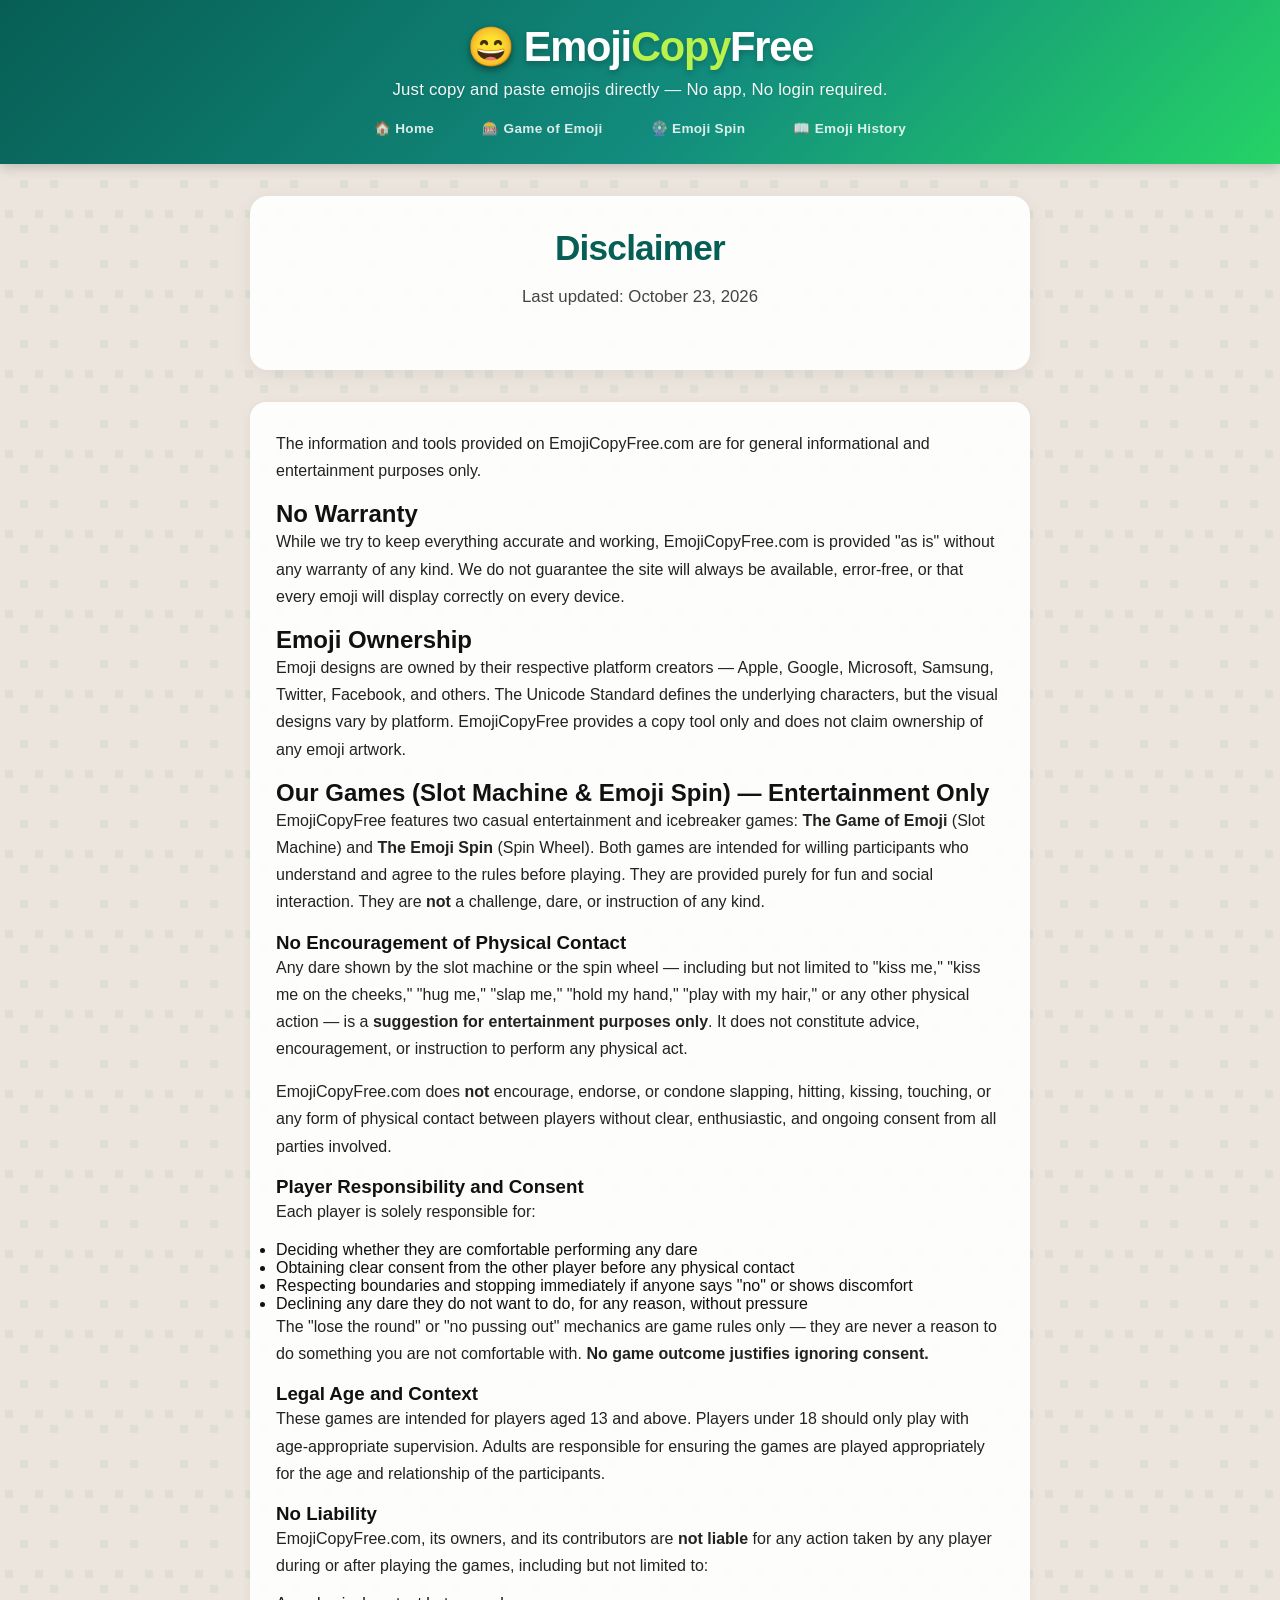
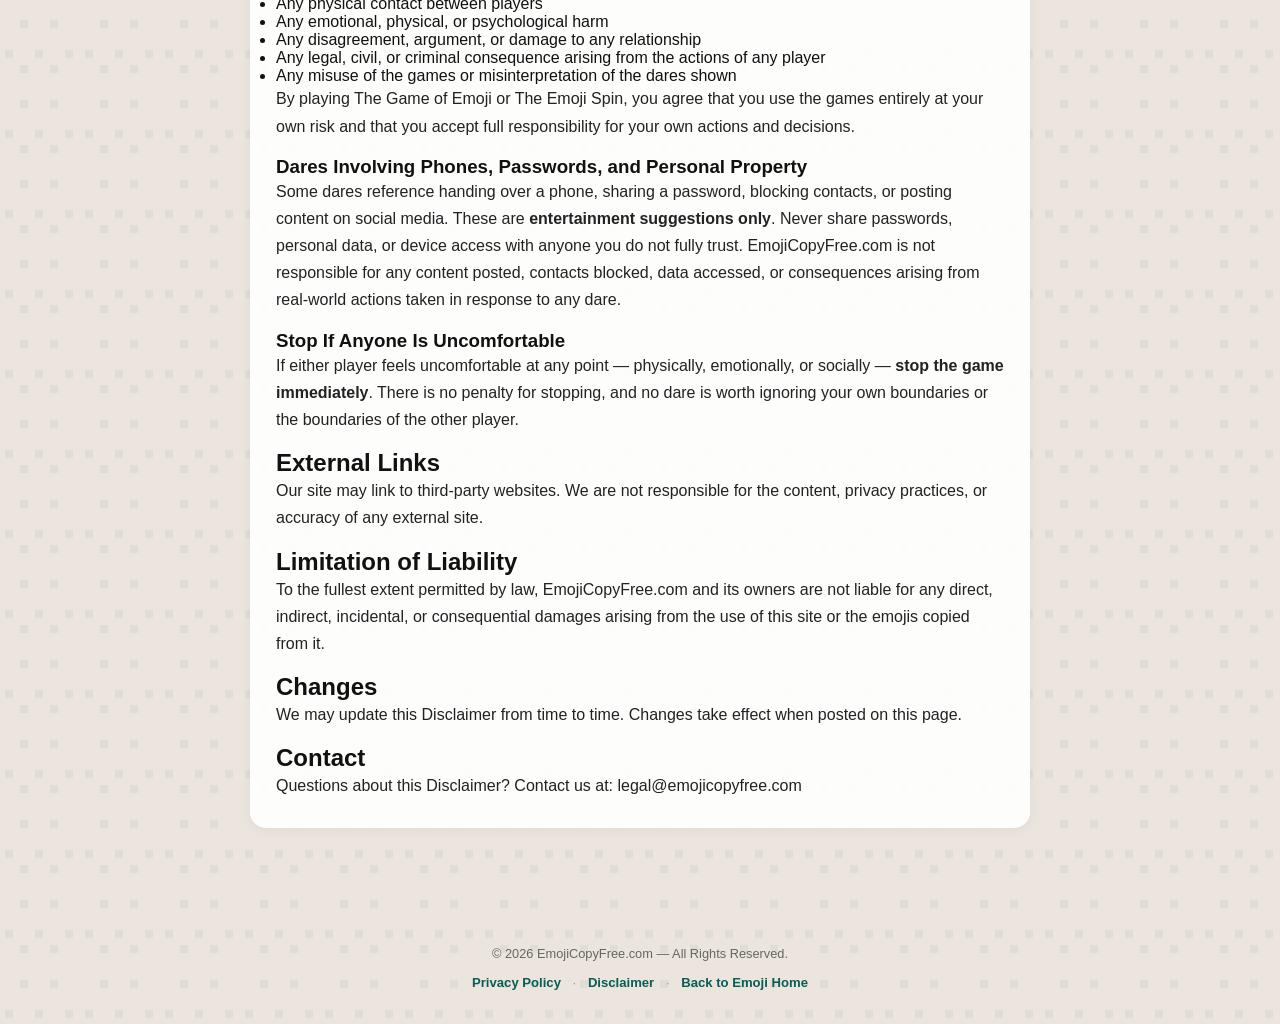
==== commit ad1adbf9: "Update disclaimer.html" ====
--- a/disclaimer.html
+++ b/disclaimer.html
@@ -4,7 +4,7 @@
   <meta charset="UTF-8">
   <meta name="viewport" content="width=device-width, initial-scale=1.0">
   <title>Disclaimer — EmojiCopyFree</title>
-  <meta name="description" content="Disclaimer for EmojiCopyFree.com. Terms of use, liability limits, consent, and content notice for the emoji tool and The Game of Emoji.">
+  <meta name="description" content="Disclaimer for EmojiCopyFree.com. Terms of use, liability limits, consent, and content notice for the emoji tool and our games.">
   <meta name="robots" content="index, follow">
   <link rel="canonical" href="https://www.emojicopyfree.com/disclaimer.html">
   <link rel="icon" href="data:image/svg+xml,<svg xmlns=%22http://www.w3.org/2000/svg%22 viewBox=%220 0 100 100%22><text y=%22.9em%22 font-size=%2290%22>😄</text></svg>">
@@ -13,16 +13,17 @@
 <body>
 
   <header>
-    <h1 class="logo">
+    <div class="logo">
       <a href="/" class="logo-link">
         <span class="logo-icon">😄</span>
         <span class="logo-text">Emoji<span class="accent">Copy</span>Free</span>
       </a>
-    </h1>
+    </div>
     <p class="tagline">Just copy and paste emojis directly — No app, No login required.</p>
     <nav class="site-nav">
       <a href="/" class="nav-link">🏠 Home</a>
       <a href="/game.html" class="nav-link">🎰 Game of Emoji</a>
+      <a href="/spin.html" class="nav-link">🎡 Emoji Spin</a>
       <a href="/history.html" class="nav-link">📖 Emoji History</a>
     </nav>
   </header>
@@ -30,7 +31,7 @@
   <main class="article-page">
     <section class="article-hero">
       <h1 class="article-title">Disclaimer</h1>
-      <p class="article-subtitle">Last updated: October 14, 2026</p>
+      <p class="article-subtitle">Last updated: October 23, 2026</p>
     </section>
 
     <section class="article-intro">
@@ -43,11 +44,11 @@
       <h2>Emoji Ownership</h2>
       <p>Emoji designs are owned by their respective platform creators — Apple, Google, Microsoft, Samsung, Twitter, Facebook, and others. The Unicode Standard defines the underlying characters, but the visual designs vary by platform. EmojiCopyFree provides a copy tool only and does not claim ownership of any emoji artwork.</p>
 
-      <h2>The Game of Emoji — Entertainment Only</h2>
-      <p>The Game of Emoji is a casual entertainment and icebreaker game intended for two willing participants who both understand and agree to the rules before playing. The game is provided purely for fun and social interaction. It is <strong>not</strong> a challenge, dare, or instruction of any kind.</p>
+      <h2>Our Games (Slot Machine & Emoji Spin) — Entertainment Only</h2>
+      <p>EmojiCopyFree features two casual entertainment and icebreaker games: <strong>The Game of Emoji</strong> (Slot Machine) and <strong>The Emoji Spin</strong> (Spin Wheel). Both games are intended for willing participants who understand and agree to the rules before playing. They are provided purely for fun and social interaction. They are <strong>not</strong> a challenge, dare, or instruction of any kind.</p>
 
       <h3>No Encouragement of Physical Contact</h3>
-      <p>Any dare shown by the slot machine — including but not limited to "kiss me," "kiss me on the cheeks," "hug me," "slap me," "hold my hand," "dance for me," "play with my hair," or any other physical action — is a <strong>suggestion for entertainment purposes only</strong>. It does not constitute advice, encouragement, or instruction to perform any physical act.</p>
+      <p>Any dare shown by the slot machine or the spin wheel — including but not limited to "kiss me," "kiss me on the cheeks," "hug me," "slap me," "hold my hand," "play with my hair," or any other physical action — is a <strong>suggestion for entertainment purposes only</strong>. It does not constitute advice, encouragement, or instruction to perform any physical act.</p>
       <p>EmojiCopyFree.com does <strong>not</strong> encourage, endorse, or condone slapping, hitting, kissing, touching, or any form of physical contact between players without clear, enthusiastic, and ongoing consent from all parties involved.</p>
 
       <h3>Player Responsibility and Consent</h3>
@@ -58,21 +59,21 @@
         <li>Respecting boundaries and stopping immediately if anyone says "no" or shows discomfort</li>
         <li>Declining any dare they do not want to do, for any reason, without pressure</li>
       </ul>
-      <p>The "lose the round" mechanic is a game rule only — it is never a reason to do something you are not comfortable with. <strong>No game outcome justifies ignoring consent.</strong></p>
+      <p>The "lose the round" or "no pussing out" mechanics are game rules only — they are never a reason to do something you are not comfortable with. <strong>No game outcome justifies ignoring consent.</strong></p>
 
       <h3>Legal Age and Context</h3>
-      <p>This game is intended for players aged 13 and above. Players under 18 should only play with age-appropriate supervision. Adults are responsible for ensuring the game is played appropriately for the age and relationship of the participants.</p>
+      <p>These games are intended for players aged 13 and above. Players under 18 should only play with age-appropriate supervision. Adults are responsible for ensuring the games are played appropriately for the age and relationship of the participants.</p>
 
       <h3>No Liability</h3>
-      <p>EmojiCopyFree.com, its owners, and its contributors are <strong>not liable</strong> for any action taken by any player during or after playing the game, including but not limited to:</p>
+      <p>EmojiCopyFree.com, its owners, and its contributors are <strong>not liable</strong> for any action taken by any player during or after playing the games, including but not limited to:</p>
       <ul>
         <li>Any physical contact between players</li>
         <li>Any emotional, physical, or psychological harm</li>
         <li>Any disagreement, argument, or damage to any relationship</li>
         <li>Any legal, civil, or criminal consequence arising from the actions of any player</li>
-        <li>Any misuse of the game or misinterpretation of the dares shown</li>
+        <li>Any misuse of the games or misinterpretation of the dares shown</li>
       </ul>
-      <p>By playing The Game of Emoji, you agree that you use the game entirely at your own risk and that you accept full responsibility for your own actions and decisions.</p>
+      <p>By playing The Game of Emoji or The Emoji Spin, you agree that you use the games entirely at your own risk and that you accept full responsibility for your own actions and decisions.</p>
 
       <h3>Dares Involving Phones, Passwords, and Personal Property</h3>
       <p>Some dares reference handing over a phone, sharing a password, blocking contacts, or posting content on social media. These are <strong>entertainment suggestions only</strong>. Never share passwords, personal data, or device access with anyone you do not fully trust. EmojiCopyFree.com is not responsible for any content posted, contacts blocked, data accessed, or consequences arising from real-world actions taken in response to any dare.</p>
--- a/style.css
+++ b/style.css
@@ -1157,11 +1157,15 @@
   justify-content: center;
   align-items: center;
   min-height: 82px;
-  background: #FFFFFF;
-  border-radius: 8px;
+  background: linear-gradient(180deg, #E8E8E8 0%, #FFFFFF 25%, #FFFFFF 75%, #E8E8E8 100%);
+  border-radius: 10px;
   border: 2px solid #FFE082;
-  box-shadow: inset 0 2px 6px rgba(0, 0, 0, 0.06);
+  box-shadow:
+    inset 0 12px 16px -10px rgba(0, 0, 0, 0.45),
+    inset 0 -12px 16px -10px rgba(0, 0, 0, 0.45),
+    inset 0 0 4px rgba(0, 0, 0, 0.08);
   overflow: hidden;
+  position: relative;
 }
 
 .slot-emoji {
@@ -1400,7 +1404,14 @@
 
   .slot-emoji { font-size: 2.4rem; }
 
-  .slot-reel { min-height: 64px; }
+  .slot-reel {
+    min-height: 64px;
+    background: linear-gradient(180deg, #E8E8E8 0%, #FFFFFF 25%, #FFFFFF 75%, #E8E8E8 100%);
+    box-shadow:
+      inset 0 10px 14px -8px rgba(0, 0, 0, 0.45),
+      inset 0 -10px 14px -8px rgba(0, 0, 0, 0.45),
+      inset 0 0 4px rgba(0, 0, 0, 0.08);
+  }
 
   .slot-window { padding: 14px 6px; gap: 4px; }
 
@@ -1652,3 +1663,98 @@
     width: 50px;
   }
 }
+
+/* ===== How to Play — Step Cards ===== */
+.how-to-grid {
+  display: grid;
+  grid-template-columns: repeat(auto-fit, minmax(220px, 1fr));
+  gap: 14px;
+  margin: 18px 0 26px;
+}
+
+.how-to-step {
+  position: relative;
+  background: linear-gradient(180deg, #F8FFF9 0%, #EAF7EE 100%);
+  border: 2px solid #C8E6C9;
+  border-radius: 14px;
+  padding: 20px 16px 16px;
+  text-align: center;
+  box-shadow: 0 3px 10px rgba(7, 94, 84, 0.08);
+  transition: transform 0.2s, box-shadow 0.2s;
+}
+
+.how-to-step:hover {
+  transform: translateY(-3px);
+  box-shadow: 0 6px 16px rgba(7, 94, 84, 0.15);
+}
+
+.how-to-number {
+  position: absolute;
+  top: -12px;
+  left: 16px;
+  width: 28px;
+  height: 28px;
+  background: linear-gradient(135deg, #25D366 0%, #128C7E 100%);
+  color: white;
+  border-radius: 50%;
+  display: flex;
+  align-items: center;
+  justify-content: center;
+  font-size: 0.85rem;
+  font-weight: 900;
+  box-shadow: 0 3px 8px rgba(37, 211, 102, 0.4);
+}
+
+.how-to-icon {
+  font-size: 2rem;
+  line-height: 1;
+  margin-bottom: 10px;
+}
+
+.how-to-step h3 {
+  font-size: 0.95rem;
+  font-weight: 800;
+  color: #075E54;
+  margin-bottom: 6px;
+  letter-spacing: -0.2px;
+}
+
+.how-to-step p {
+  font-size: 0.85rem;
+  color: #444;
+  line-height: 1.5;
+  margin: 0;
+}
+
+.how-to-step kbd {
+  display: inline-block;
+  background: #FFF;
+  border: 1px solid #CCC;
+  border-bottom-width: 2px;
+  border-radius: 4px;
+  padding: 1px 6px;
+  font-family: inherit;
+  font-size: 0.75rem;
+  font-weight: 700;
+  color: #333;
+  margin: 0 2px;
+}
+
+@media (max-width: 480px) {
+  .how-to-grid {
+    grid-template-columns: 1fr;
+    gap: 12px;
+  }
+
+  .how-to-icon {
+    font-size: 1.6rem;
+  }
+
+  .how-to-step h3 {
+    font-size: 0.9rem;
+  }
+
+  .how-to-step p {
+    font-size: 0.8rem;
+  }
+}
